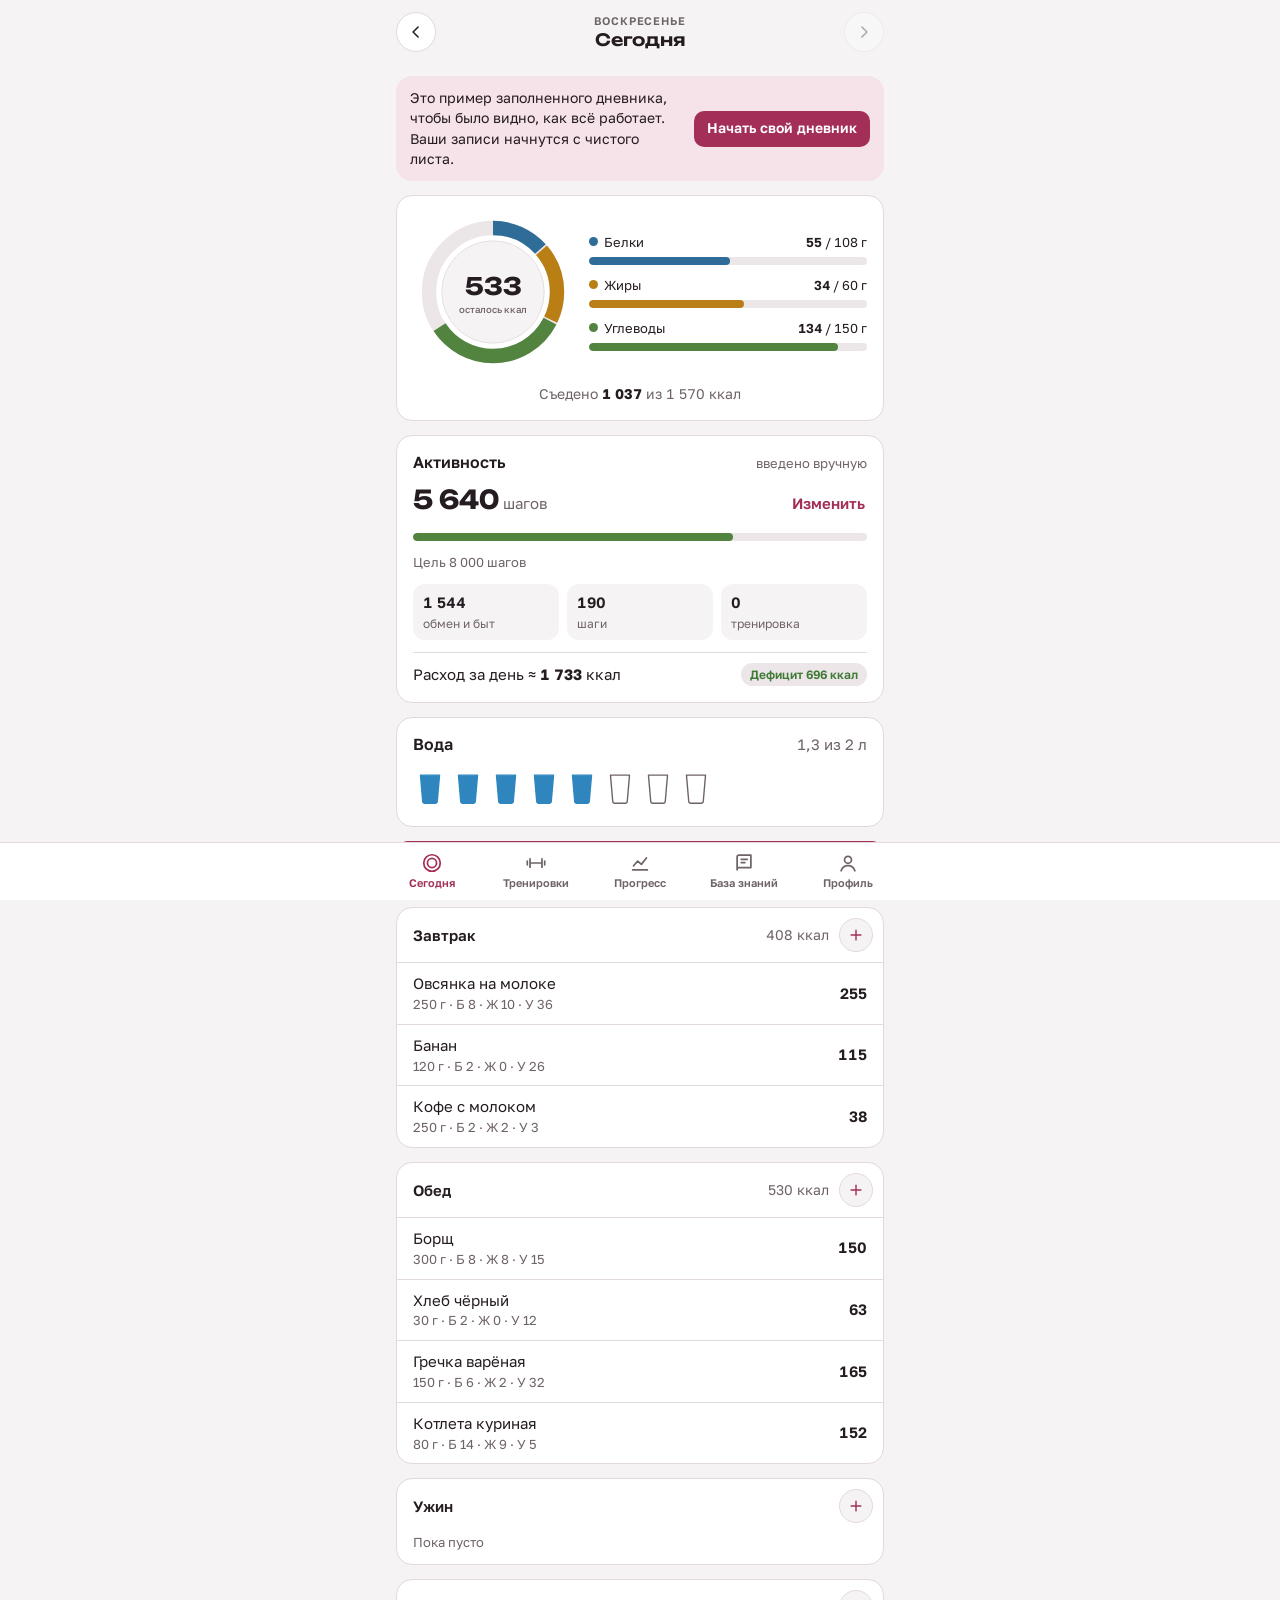
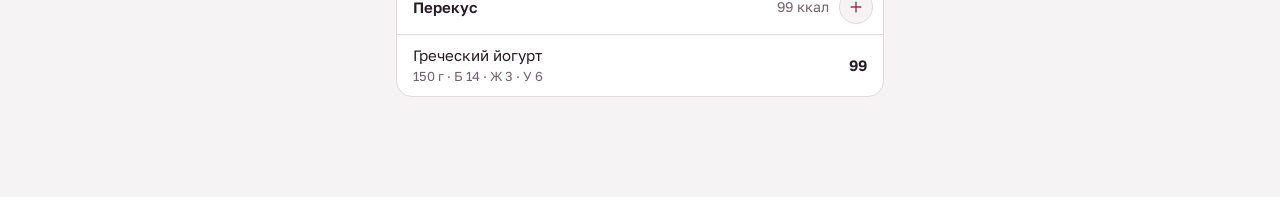
==== app/src/main/assets/index.html @ 082dcf6f "Версия 2: шаги и расход, тренировки по подходам, база знаний, графики прогресса - Профиль вместо «Ещ" ====
<!doctype html>
<html lang="ru">
<head>
<meta charset="utf-8">
<meta name="viewport" content="width=device-width,initial-scale=1,viewport-fit=cover">
<meta name="theme-color" content="#F5F3F4">
<title>Тарелка и штанга</title>
<link rel="preconnect" href="https://fonts.googleapis.com">
<link rel="preconnect" href="https://fonts.gstatic.com" crossorigin>
<link rel="stylesheet" href="https://fonts.googleapis.com/css2?family=Golos+Text:wght@400;500;600&family=Unbounded:wght@500;700&display=swap">
<link rel="stylesheet" href="styles.css">
</head>
<body>
<div id="app"><main id="view" class="view"></main></div>
<div class="rest" id="rest" hidden></div>
<nav class="tabs" aria-label="Разделы"><div class="tabs-in" id="tabs"></div></nav>
<div class="sheet-back" id="sheetBack" hidden><div class="sheet" id="sheet" role="dialog" aria-modal="true" aria-labelledby="sheetTitle"></div></div>
<div class="toast" id="toast" role="status" hidden></div>
<script src="foods.js"></script>
<script src="parser.js"></script>
<script src="knowledge.js"></script>
<script src="app.js"></script>
</body>
</html>
---- app/src/main/assets/styles.css ----
/* Layout: одноколоночное приложение (до 520px), липкая шапка, фиксированная нижняя панель из 5 вкладок; тарелка КБЖУ — главный элемент. */
:root{
  --bg:#F5F3F4; --surface:#FFFFFF; --sunken:#ECE6E9; --line:#E1D9DD; --fg:#241C21; --muted:#6E6369;
  --accent:#A32F58; --accent-ink:#FFFFFF; --accent-soft:#F6E2E9;
  --prot:#2F6C97; --fat:#B97F14; --carb:#53843F; --water:#2F86BF; --warn:#A35E0B; --good:#3F7A35;
  --shade:rgba(30,16,24,.45);
  --font-display:"Unbounded","Golos Text",system-ui,sans-serif;
  --font-body:"Golos Text",system-ui,-apple-system,"Segoe UI",Roboto,Arial,sans-serif;
  --radius:16px;
  color-scheme:light;
}
@media (prefers-color-scheme: dark){
  :root:not([data-theme="light"]){
    --bg:#151114; --surface:#1F191D; --sunken:#2B2328; --line:#3A3036; --fg:#F2ECEF; --muted:#AA9DA4;
    --accent:#E36A92; --accent-ink:#1B0E14; --accent-soft:#3C2330;
    --prot:#73ABD6; --fat:#E0AE4E; --carb:#8EBF77; --water:#6CB5E8; --warn:#E5A453; --good:#8EBF77;
    --shade:rgba(0,0,0,.6); color-scheme:dark;
  }
}
:root[data-theme="dark"]{
  --bg:#151114; --surface:#1F191D; --sunken:#2B2328; --line:#3A3036; --fg:#F2ECEF; --muted:#AA9DA4;
  --accent:#E36A92; --accent-ink:#1B0E14; --accent-soft:#3C2330;
  --prot:#73ABD6; --fat:#E0AE4E; --carb:#8EBF77; --water:#6CB5E8; --warn:#E5A453; --good:#8EBF77;
  --shade:rgba(0,0,0,.6); color-scheme:dark;
}
*{box-sizing:border-box}
[hidden]{display:none!important}
html{-webkit-text-size-adjust:100%}
body{margin:0;background:var(--bg);color:var(--fg);font:15px/1.45 var(--font-body);-webkit-font-smoothing:antialiased;-webkit-tap-highlight-color:transparent;padding-top:env(safe-area-inset-top,0px)}
img{max-width:100%}
button,input,select,textarea{font:inherit;color:inherit}
input,select,textarea{font-size:16px}
h1,h2,h3{text-wrap:balance}
p{margin:0}
#app{max-width:520px;margin-inline:auto;padding-inline:16px;padding-block:0 calc(100px + env(safe-area-inset-bottom,0px))}
#app.with-rest{padding-bottom:calc(160px + env(safe-area-inset-bottom,0px))}
.view{display:flex;flex-direction:column;gap:14px}
.hd{position:sticky;top:env(safe-area-inset-top,0px);z-index:5;background:var(--bg);margin-inline:-16px;padding:12px 16px 10px;display:flex;align-items:center;gap:10px}
.hd h1{margin:0;flex:1;font:700 19px/1.2 var(--font-display);letter-spacing:-.01em}
.hd-date{flex:1;display:flex;flex-direction:column;align-items:center;gap:1px;min-width:0}
.hd-date strong{font:600 17px/1.2 var(--font-display)}
.eyebrow{font-size:11px;font-weight:600;letter-spacing:.08em;text-transform:uppercase;color:var(--muted)}
.icon-btn{width:40px;height:40px;border-radius:50%;border:1px solid var(--line);background:var(--surface);display:grid;place-items:center;cursor:pointer;flex:none;padding:0;color:var(--fg)}
.icon-btn:disabled{opacity:.35;cursor:default}
.card{background:var(--surface);border:1px solid var(--line);border-radius:var(--radius);padding:16px;display:flex;flex-direction:column;gap:12px;min-width:0}
.card h2{margin:0;font:600 16px/1.3 var(--font-body)}
.card h3{margin:0;font:600 15px/1.3 var(--font-body)}
.sec-head{display:flex;align-items:baseline;justify-content:space-between;gap:10px;flex-wrap:wrap}
.muted{color:var(--muted)}
.small{font-size:13px}
.num{font-variant-numeric:tabular-nums}
.row{display:flex;gap:8px;flex-wrap:wrap;align-items:center}
.grow{flex:1}
.btn{display:inline-flex;align-items:center;justify-content:center;gap:8px;min-height:46px;padding:0 18px;border-radius:12px;border:1px solid transparent;font-weight:600;cursor:pointer;text-align:center;line-height:1.2}
.btn-primary{background:var(--accent);color:var(--accent-ink)}
.btn-ghost{background:var(--surface);border-color:var(--line);color:var(--fg)}
.btn-link{background:none;border:0;color:var(--accent);font-weight:600;cursor:pointer;padding:6px 2px}
.btn-warn{background:var(--surface);border-color:var(--line);color:var(--warn)}
.btn-sm{min-height:36px;padding:0 12px;font-size:14px;border-radius:10px}
.btn-block{width:100%}
.btn:disabled{opacity:.45;cursor:default}
:focus-visible{outline:2px solid var(--accent);outline-offset:2px}
.field{display:flex;flex-direction:column;gap:5px;min-width:0}
.field>label,.lbl{font-size:13px;color:var(--muted);font-weight:500}
.input{width:100%;min-height:44px;padding:9px 12px;border-radius:10px;border:1px solid var(--line);background:var(--bg);color:var(--fg)}
.input:focus{border-color:var(--accent);outline:none;box-shadow:0 0 0 3px var(--accent-soft)}
.input-sm{min-height:38px;padding:6px 9px}
textarea.input{resize:vertical;min-height:64px;line-height:1.4}
select.input{appearance:auto}
.grid2{display:grid;grid-template-columns:repeat(2,minmax(0,1fr));gap:10px}
.grid3{display:grid;grid-template-columns:repeat(3,minmax(0,1fr));gap:10px}
.span2{grid-column:1/-1}
.hint{font-size:13px;color:var(--muted)}
.check{display:flex;gap:10px;align-items:flex-start;cursor:pointer}
.check input{width:22px;height:22px;accent-color:var(--accent);flex:none;margin:1px 0 0}

/* banners */
.banner{background:var(--accent-soft);border-radius:var(--radius);padding:12px 14px;display:flex;gap:10px 12px;align-items:center;flex-wrap:wrap}
.banner p{flex:1;min-width:200px;font-size:14px}
.banner.plain{background:var(--sunken)}

/* plate */
.plate{display:flex;align-items:center;gap:16px;flex-wrap:wrap}
.plate svg{width:160px;height:160px;flex:none;margin-inline:auto}
.rim{fill:none;stroke:var(--sunken);stroke-width:18}
.plate-in{fill:var(--bg);stroke:var(--line);stroke-width:1}
.seg{fill:none;stroke-width:18}
.seg-p{stroke:var(--prot)} .seg-f{stroke:var(--fat)} .seg-c{stroke:var(--carb)}
.ring-big{font:700 30px var(--font-display);fill:var(--fg);font-variant-numeric:tabular-nums}
.ring-big.over{fill:var(--warn)}
.ring-small{font:500 12px var(--font-body);fill:var(--muted)}
.macros{flex:1;min-width:180px;display:flex;flex-direction:column;gap:11px}
.mrow{display:flex;flex-direction:column;gap:5px}
.mtop{display:flex;justify-content:space-between;gap:8px;font-size:13px}
.mtop b{font-weight:600}
.bar{height:8px;border-radius:99px;background:var(--sunken);overflow:hidden}
.bar i{display:block;height:100%;border-radius:inherit;transition:width .3s}
.dot{display:inline-block;width:9px;height:9px;border-radius:50%;margin-right:6px;vertical-align:1px}
.eaten-line{font-size:14px;color:var(--muted);text-align:center;width:100%}
.eaten-line b{color:var(--fg)}

/* activity */
.act-top{display:flex;align-items:baseline;justify-content:space-between;gap:10px;flex-wrap:wrap}
.big-num{font:700 26px/1.1 var(--font-display);font-variant-numeric:tabular-nums}
.burn{display:grid;grid-template-columns:repeat(3,minmax(0,1fr));gap:8px}
.burn div{background:var(--bg);border-radius:12px;padding:8px 10px;display:flex;flex-direction:column;gap:1px}
.burn b{font-weight:600;font-variant-numeric:tabular-nums}
.burn span{font-size:12px;color:var(--muted)}
.balance{display:flex;justify-content:space-between;align-items:center;gap:10px;padding-top:10px;border-top:1px solid var(--line);flex-wrap:wrap}
.pill{display:inline-block;font-size:12px;font-weight:600;padding:3px 9px;border-radius:99px;background:var(--sunken);color:var(--muted);white-space:nowrap}
.pill.ok{background:var(--accent-soft);color:var(--accent)}
.pill.good{background:var(--sunken);color:var(--good)}
.pill.warn{background:var(--sunken);color:var(--warn)}

/* water */
.glasses{display:flex;flex-wrap:wrap;gap:4px}
.glass{width:34px;height:42px;border:0;background:none;padding:0;cursor:pointer;color:var(--muted);display:grid;place-items:center}
.glass.on{color:var(--water)}

/* meals */
.add-main{min-height:52px;font-size:16px}
.meal{background:var(--surface);border:1px solid var(--line);border-radius:var(--radius);overflow:hidden}
.meal-hd{display:flex;align-items:center;gap:10px;padding:10px 10px 10px 16px}
.meal-hd h3{margin:0;flex:1;font:600 15px var(--font-body)}
.meal-kcal{color:var(--muted);font-size:14px;font-variant-numeric:tabular-nums}
.add-mini{width:34px;height:34px;border-radius:50%;border:1px solid var(--line);background:var(--bg);display:grid;place-items:center;cursor:pointer;color:var(--accent);padding:0}
.item{display:flex;align-items:center;gap:12px;width:100%;padding:10px 16px;border:0;border-top:1px solid var(--line);background:none;text-align:left;cursor:pointer}
.item-name{flex:1;min-width:0}
.item-name small{display:block;font-size:13px;color:var(--muted)}
.item-kcal{font-weight:600;font-variant-numeric:tabular-nums;white-space:nowrap}
.empty{padding:0 16px 12px;color:var(--muted);font-size:13px}

/* tabs */
.tabs{position:fixed;left:0;right:0;bottom:0;z-index:10;background:var(--surface);border-top:1px solid var(--line);padding-bottom:env(safe-area-inset-bottom,0px)}
.tabs-in{max-width:520px;margin-inline:auto;display:grid;grid-template-columns:repeat(5,minmax(0,1fr))}
.tab{display:flex;flex-direction:column;align-items:center;gap:3px;padding:9px 2px 10px;background:none;border:0;color:var(--muted);font-size:11px;font-weight:600;cursor:pointer;line-height:1.15;text-align:center}
.tab[aria-current="page"]{color:var(--accent)}

/* rest timer */
.rest{position:fixed;left:0;right:0;bottom:calc(62px + env(safe-area-inset-bottom,0px));z-index:9;padding:0 12px 8px}
.rest-in{position:relative;overflow:hidden;max-width:496px;margin-inline:auto;background:var(--fg);color:var(--bg);border-radius:14px;padding:10px 12px;display:flex;align-items:center;gap:10px;box-shadow:0 6px 24px rgba(0,0,0,.2)}
.rest-in b{font:700 20px var(--font-display);font-variant-numeric:tabular-nums;min-width:62px}
.rest-in span{flex:1;font-size:13px;opacity:.8}
.rest-in button{background:none;border:1px solid currentColor;color:inherit;border-radius:9px;padding:6px 10px;font-size:13px;font-weight:600;cursor:pointer}
.rest-bar{position:absolute;left:0;right:0;bottom:0;height:3px;background:rgba(127,127,127,.35)}
.rest-bar i{display:block;height:100%;background:var(--accent);transition:width 1s linear}

/* sheet */
.sheet-back{position:fixed;inset:0;z-index:20;background:var(--shade);display:flex;align-items:flex-end;justify-content:center}
.sheet{width:100%;max-width:560px;max-height:92vh;max-height:92dvh;overflow:auto;background:var(--surface);border-radius:20px 20px 0 0;padding:8px 16px calc(20px + env(safe-area-inset-bottom,0px));display:flex;flex-direction:column;gap:14px;overscroll-behavior:contain}
.grabber{width:40px;height:4px;border-radius:2px;background:var(--line);margin:2px auto 0;flex:none}
.sheet-hd{display:flex;align-items:center;gap:10px}
.sheet-hd h2{margin:0;flex:1;font:700 18px/1.25 var(--font-display)}
.segm{display:grid;grid-auto-columns:minmax(0,1fr);grid-auto-flow:column;gap:4px;background:var(--sunken);padding:4px;border-radius:12px}
.segm button{border:0;background:none;padding:8px 2px;border-radius:9px;font-size:13px;font-weight:600;cursor:pointer;color:var(--muted)}
.segm button[aria-pressed="true"]{background:var(--surface);color:var(--fg);box-shadow:0 1px 3px rgba(0,0,0,.12)}
.pv{display:flex;flex-direction:column}
.pv-item{display:grid;grid-template-columns:minmax(0,1fr) auto auto 32px;align-items:center;gap:8px;padding:9px 0;border-bottom:1px solid var(--line)}
.pv-name small{display:block;font-size:12px;color:var(--muted)}
.pv-g{display:flex;align-items:center;gap:4px;font-size:13px;color:var(--muted)}
.pv-g input{width:70px;text-align:right;color:var(--fg)}
.pv-kcal{font-weight:600;font-variant-numeric:tabular-nums;min-width:64px;text-align:right;white-space:nowrap}
.x-btn{width:32px;height:32px;border-radius:50%;border:0;background:var(--sunken);display:grid;place-items:center;cursor:pointer;color:var(--muted);padding:0;flex:none}
.unknown{background:var(--accent-soft);border-radius:12px;padding:10px 12px;display:flex;flex-direction:column;gap:8px;margin-top:8px}
.chips{display:flex;flex-wrap:wrap;gap:6px}
.chip{border:1px solid var(--line);background:var(--bg);border-radius:99px;padding:7px 12px;font-size:13px;cursor:pointer;color:var(--fg)}
.chip[aria-pressed="true"]{background:var(--fg);color:var(--bg);border-color:var(--fg)}
.chips.scroll{flex-wrap:nowrap;overflow-x:auto;margin-inline:-16px;padding-inline:16px;scrollbar-width:none}
.chips.scroll::-webkit-scrollbar{display:none}
.chips.scroll .chip{flex:none}
.results{display:flex;flex-direction:column}
.res{display:flex;justify-content:space-between;align-items:center;gap:10px;padding:11px 2px;border:0;border-bottom:1px solid var(--line);background:none;text-align:left;cursor:pointer;width:100%}
.res span:last-child{color:var(--muted);font-size:13px;white-space:nowrap}
.res-main{display:flex;flex-direction:column;min-width:0;flex:1}
.res-main small{color:var(--muted);font-size:13px}

/* toast */
.toast{position:fixed;left:50%;transform:translateX(-50%);bottom:calc(86px + env(safe-area-inset-bottom,0px));z-index:30;background:var(--fg);color:var(--bg);padding:11px 14px;border-radius:12px;display:flex;gap:14px;align-items:center;width:max-content;max-width:calc(100% - 32px);font-size:14px;box-shadow:0 6px 24px rgba(0,0,0,.2)}
.resting .toast{bottom:calc(146px + env(safe-area-inset-bottom,0px))}
.toast button{background:none;border:0;color:inherit;font-weight:700;text-decoration:underline;cursor:pointer;padding:0}

/* training */
.week{display:grid;grid-template-columns:repeat(7,minmax(0,1fr));gap:4px;text-align:center}
.wd{font-size:12px;color:var(--muted);display:flex;flex-direction:column;align-items:center;gap:4px}
.wd i{width:30px;height:30px;border-radius:50%;border:1.5px solid var(--line);display:grid;place-items:center;font-style:normal}
.wd i.on{background:var(--accent);border-color:var(--accent);color:var(--accent-ink)}
.wd.today b{color:var(--fg)}
.ex{display:flex;justify-content:space-between;gap:10px;padding:9px 0;border-top:1px solid var(--line);align-items:center}
.ex:first-child{border-top:0}
.ex-name{background:none;border:0;padding:0;text-align:left;cursor:pointer;color:var(--fg);flex:1;min-width:0}
.ex-name small{display:block;color:var(--muted);font-size:12px}
.ex .scheme{color:var(--muted);white-space:nowrap;font-variant-numeric:tabular-nums}
.sx{border-top:1px solid var(--line);padding-top:12px;display:flex;flex-direction:column;gap:8px}
.sx:first-of-type{border-top:0;padding-top:0}
.sx-hd{display:flex;align-items:flex-start;gap:8px}
.sx-hd .ex-name{font-weight:600}
.sx-prev{font-size:12px;color:var(--muted)}
.set{display:grid;grid-template-columns:24px minmax(0,1fr) auto minmax(0,1fr) auto 44px;gap:6px;align-items:center}
.set .no{font-size:13px;color:var(--muted);text-align:center;font-variant-numeric:tabular-nums}
.set input{text-align:center;font-variant-numeric:tabular-nums}
.set .u{font-size:12px;color:var(--muted)}
.done-btn{width:44px;height:38px;border-radius:10px;border:1.5px solid var(--line);background:var(--bg);display:grid;place-items:center;cursor:pointer;color:var(--muted);padding:0}
.done-btn[aria-pressed="true"]{background:var(--accent);border-color:var(--accent);color:var(--accent-ink)}
.set.is-done input{background:var(--accent-soft);border-color:transparent}
.pe{display:grid;grid-template-columns:minmax(0,1fr) 58px 76px;gap:6px;align-items:center;padding:9px 0;border-top:1px solid var(--line)}
.pe:first-child{border-top:0}
.pe .row{grid-column:1/-1;justify-content:flex-end;gap:6px}
.pe input{text-align:center}
.hist{display:flex;justify-content:space-between;gap:10px;align-items:center;padding:10px 0;border:0;border-top:1px solid var(--line);background:none;width:100%;text-align:left;cursor:pointer;color:var(--fg)}
.hist:first-child{border-top:0}
.confirm{background:var(--sunken);border-radius:12px;padding:12px;display:flex;flex-direction:column;gap:10px}

/* knowledge */
.kb-row{display:flex;align-items:center;gap:12px;padding:11px 0;border:0;border-top:1px solid var(--line);background:none;width:100%;text-align:left;cursor:pointer;color:var(--fg)}
.kb-row:first-child{border-top:0}
.kb-row small{display:block;color:var(--muted);font-size:13px}
.kb-row .chev{color:var(--muted);flex:none}
.tag{display:inline-block;font-size:12px;padding:3px 9px;border-radius:99px;background:var(--sunken);color:var(--muted)}
.doc{display:flex;flex-direction:column;gap:12px;font-size:15px;line-height:1.55}
.doc h3{margin:6px 0 0;font:600 15px var(--font-body)}
.doc ol,.doc ul{margin:0;padding-left:22px;display:flex;flex-direction:column;gap:6px}
.tipbox{background:var(--accent-soft);border-radius:12px;padding:12px 14px;font-size:14px}
.links{display:flex;gap:8px;flex-wrap:wrap}
.links a{display:inline-flex;align-items:center;gap:6px;min-height:40px;padding:0 14px;border-radius:10px;border:1px solid var(--line);color:var(--fg);text-decoration:none;font-weight:600;font-size:14px;background:var(--bg)}

/* progress */
.stats{display:grid;grid-template-columns:repeat(2,minmax(0,1fr));gap:8px}
.stats.three{grid-template-columns:repeat(3,minmax(0,1fr))}
.stat{background:var(--bg);border-radius:12px;padding:10px 12px;display:flex;flex-direction:column;gap:2px;min-width:0}
.stat b{font:700 18px/1.2 var(--font-display);font-variant-numeric:tabular-nums}
.stat span{font-size:12px;color:var(--muted)}
.chart svg{width:100%;height:auto;display:block;touch-action:manipulation}
.chart-cap{font-size:13px;color:var(--muted);min-height:18px;font-variant-numeric:tabular-nums}
.chart-cap b{color:var(--fg);font-weight:600}
.legend{display:flex;gap:14px;flex-wrap:wrap;font-size:12px;color:var(--muted)}
.ax{font:500 10px var(--font-body);fill:var(--muted)}
.grid-l{stroke:var(--line);stroke-width:1}
.hit{fill:transparent;cursor:pointer}
.hit:hover{fill:var(--fg);fill-opacity:.06}
.tbl-wrap{overflow-x:auto}
.tbl{width:100%;border-collapse:collapse;font-variant-numeric:tabular-nums;font-size:14px}
.tbl th{font-size:12px;font-weight:600;color:var(--muted);text-align:right;padding:6px}
.tbl th:first-child,.tbl td:first-child{text-align:left}
.tbl td{padding:8px 6px;border-top:1px solid var(--line);text-align:right}
.down{color:var(--good)} .up{color:var(--warn)}
.list-row{display:flex;justify-content:space-between;align-items:center;gap:10px;padding:8px 0;border-top:1px solid var(--line)}
.jr{display:grid;grid-template-columns:72px minmax(0,1fr);gap:10px;padding:10px 0;border:0;border-top:1px solid var(--line);background:none;width:100%;text-align:left;cursor:pointer;color:var(--fg)}
.jr:first-child{border-top:0}
.jr b{font-weight:600;font-size:14px}
.jr span{font-size:13px;color:var(--muted)}
.norm{background:var(--bg);border-radius:12px;padding:12px 14px;display:flex;flex-direction:column;gap:6px}
.norm b.big{font:700 22px/1.2 var(--font-display);font-variant-numeric:tabular-nums}
.code{font-family:ui-monospace,Menlo,Consolas,monospace;font-size:12px;word-break:break-all}
@media (max-width:360px){ .grid3{grid-template-columns:repeat(2,minmax(0,1fr))} .stats.three{grid-template-columns:repeat(2,minmax(0,1fr))} .burn{grid-template-columns:repeat(2,minmax(0,1fr))} }
@media (prefers-reduced-motion: reduce){ *{transition:none!important;animation:none!important} }
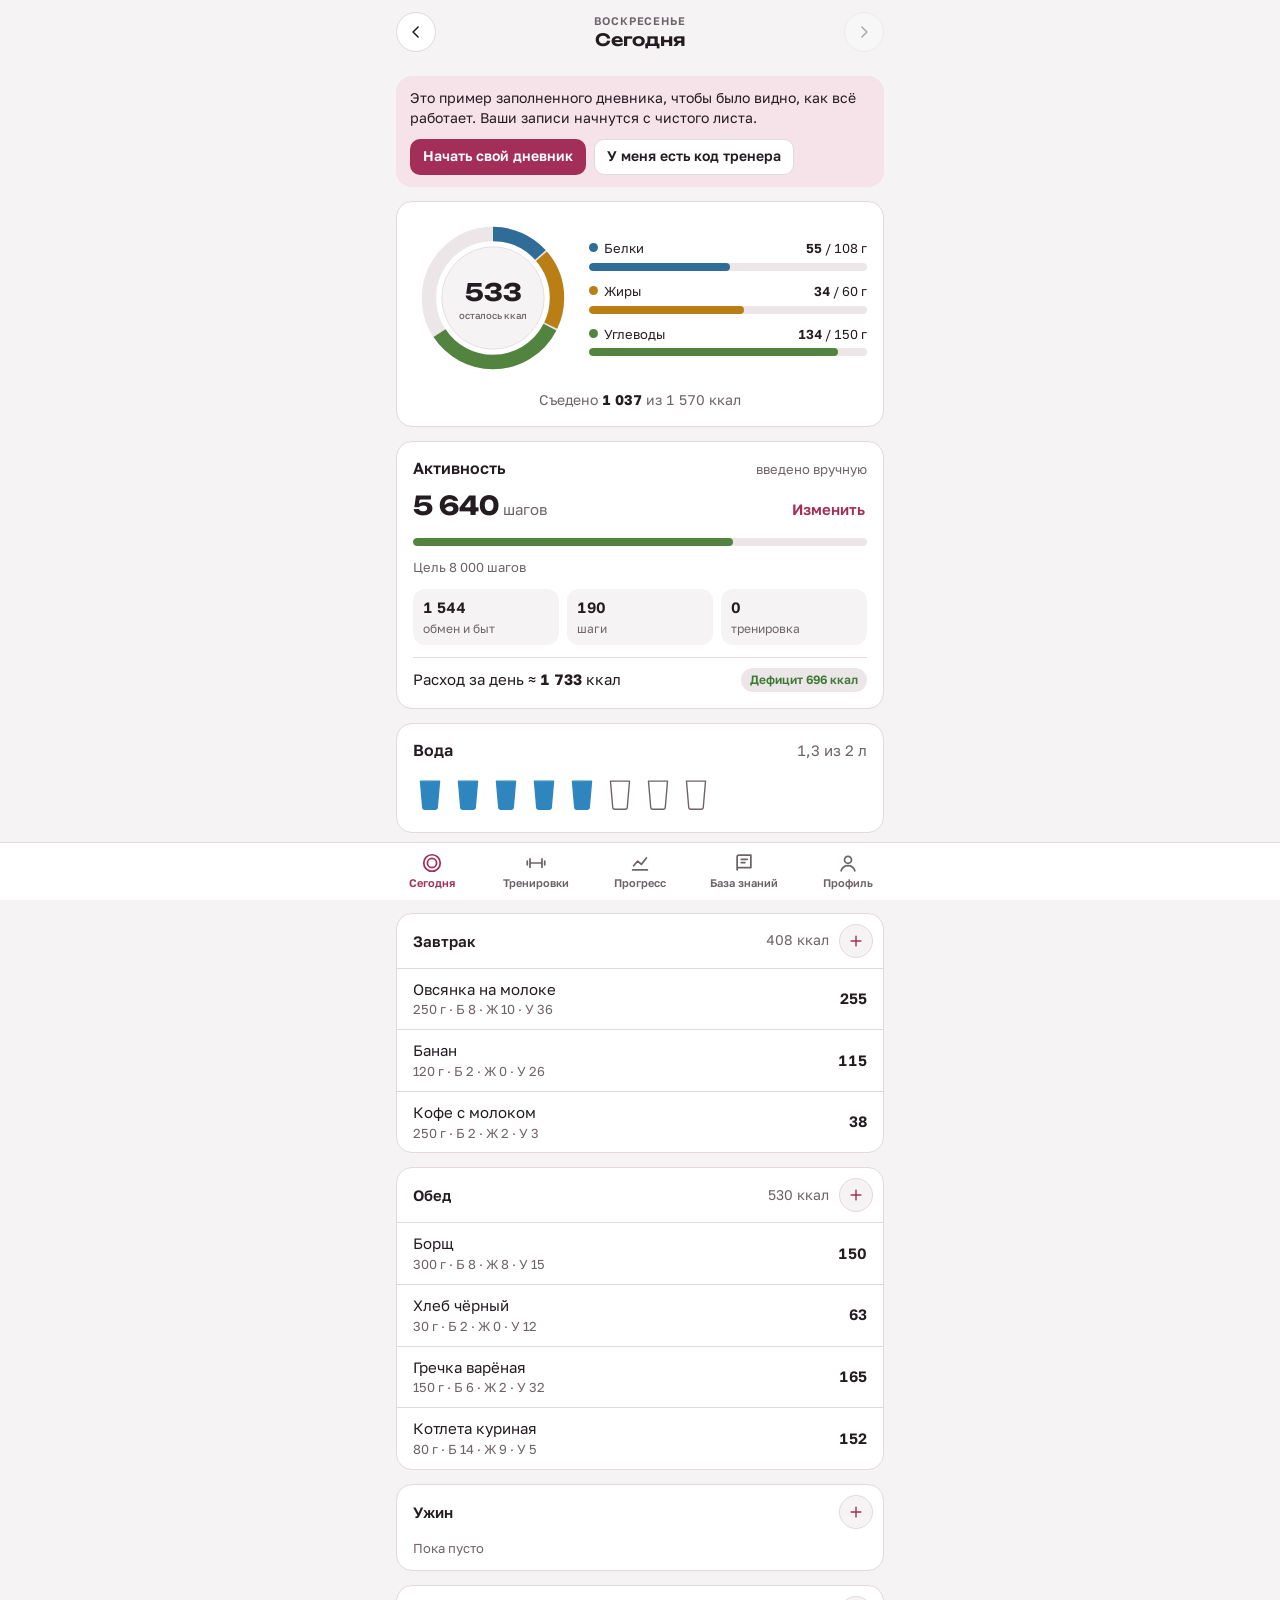
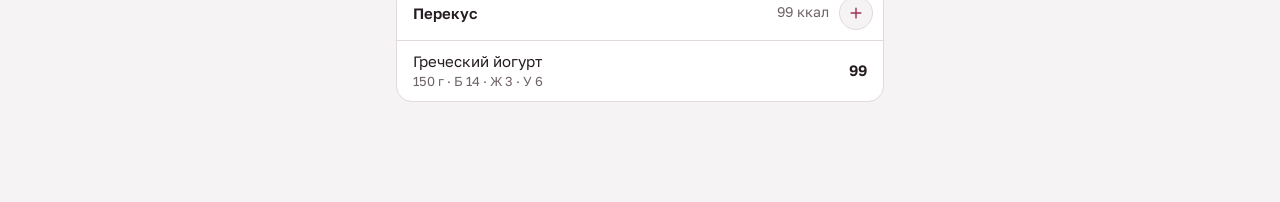
==== commit f722b2d1: "Версия 3: режим тренера, синхронизация через Firebase, распознавание еды ИИ - Режим тренера: вход по" ====
--- a/app/src/main/assets/index.html
+++ b/app/src/main/assets/index.html
@@ -16,6 +16,9 @@
 <nav class="tabs" aria-label="Разделы"><div class="tabs-in" id="tabs"></div></nav>
 <div class="sheet-back" id="sheetBack" hidden><div class="sheet" id="sheet" role="dialog" aria-modal="true" aria-labelledby="sheetTitle"></div></div>
 <div class="toast" id="toast" role="status" hidden></div>
+<script src="vendor/firebase-app-compat.js"></script>
+<script src="vendor/firebase-auth-compat.js"></script>
+<script src="vendor/firebase-firestore-compat.js"></script>
 <script src="foods.js"></script>
 <script src="parser.js"></script>
 <script src="knowledge.js"></script>
--- a/app/src/main/assets/styles.css
+++ b/app/src/main/assets/styles.css
@@ -253,3 +253,11 @@
 .code{font-family:ui-monospace,Menlo,Consolas,monospace;font-size:12px;word-break:break-all}
 @media (max-width:360px){ .grid3{grid-template-columns:repeat(2,minmax(0,1fr))} .stats.three{grid-template-columns:repeat(2,minmax(0,1fr))} .burn{grid-template-columns:repeat(2,minmax(0,1fr))} }
 @media (prefers-reduced-motion: reduce){ *{transition:none!important;animation:none!important} }
+
+/* тренер, связь, ИИ */
+.coachbar{display:flex;align-items:center;gap:10px;background:var(--sunken);border-radius:var(--radius);padding:10px 12px}
+.code-big{font:700 24px/1.2 var(--font-display);letter-spacing:.14em;font-variant-numeric:tabular-nums}
+.code-in{text-transform:uppercase;letter-spacing:.12em;font-variant-numeric:tabular-nums}
+.warn-text{color:var(--warn)}
+.ai-box{display:flex;gap:12px;align-items:center;background:var(--bg);border-radius:12px;padding:10px;margin-bottom:6px}
+.ai-thumb{width:64px;height:64px;object-fit:cover;border-radius:10px;flex:none}
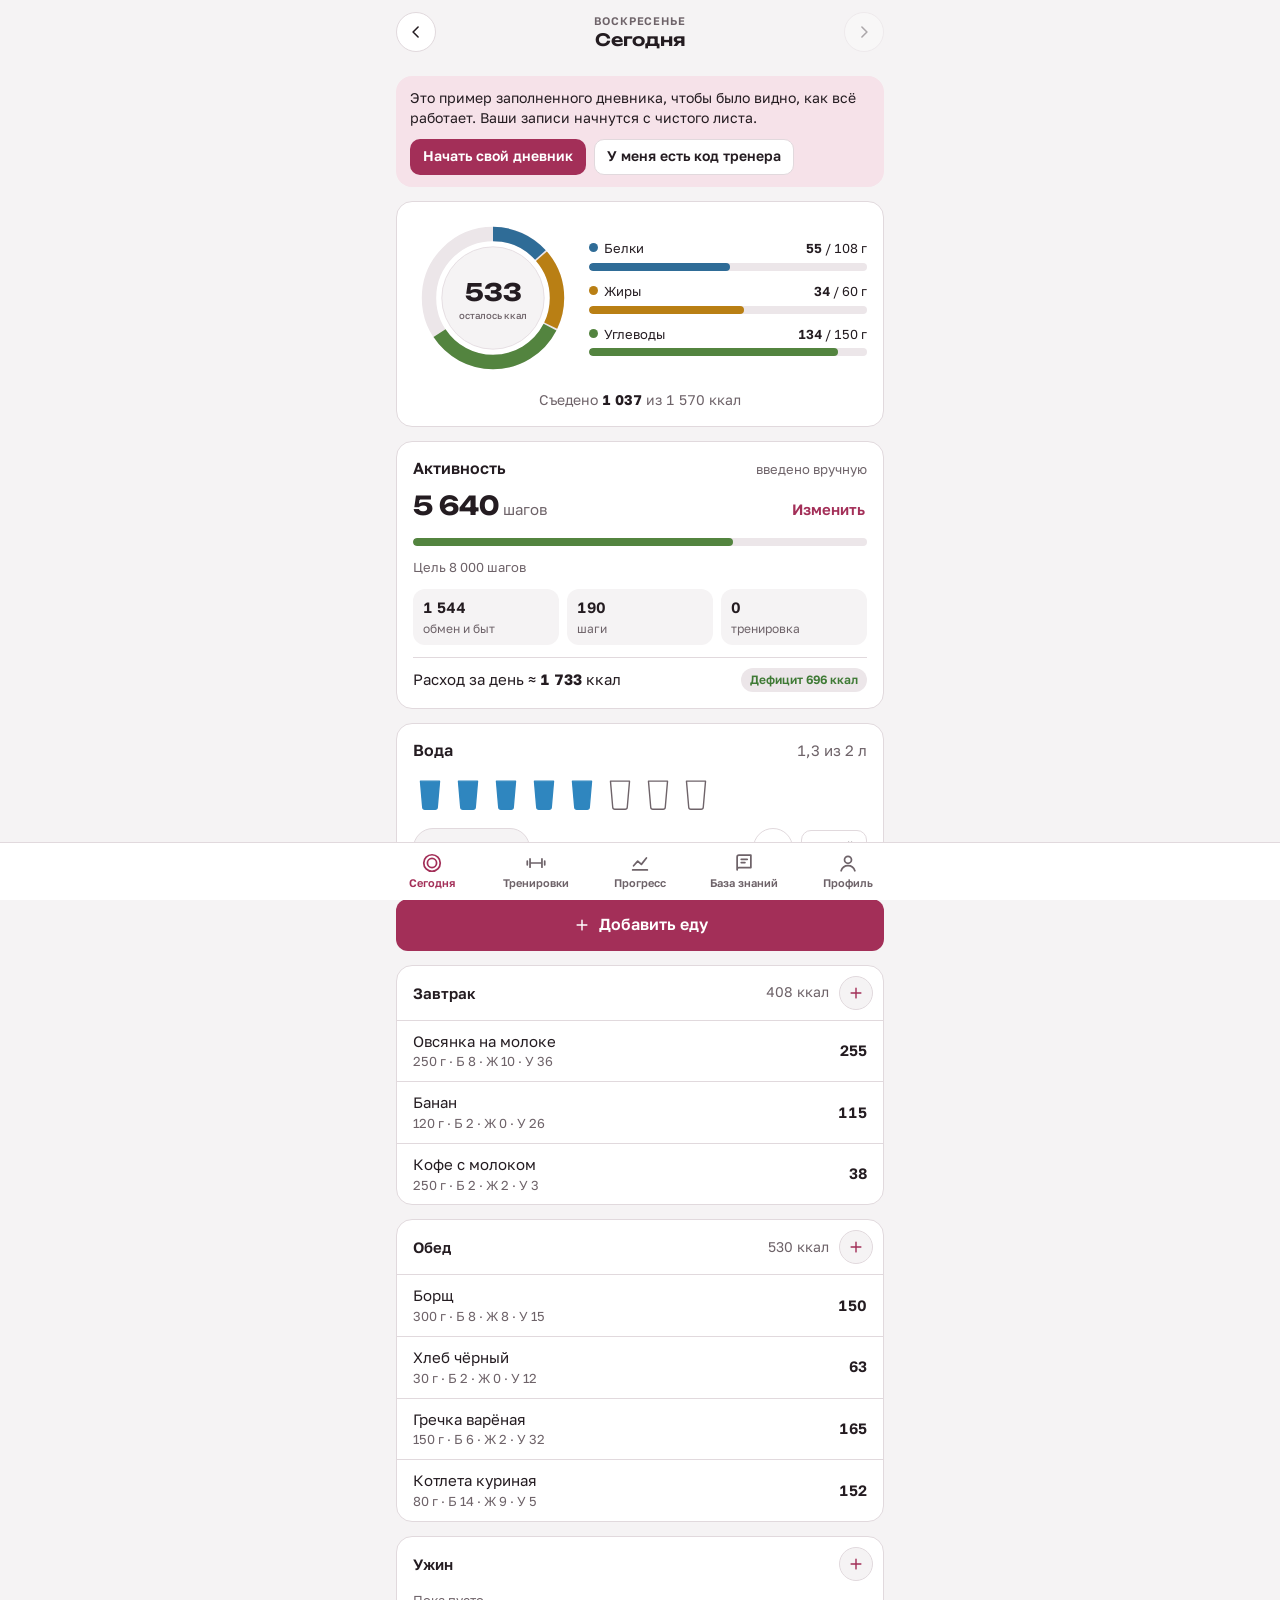
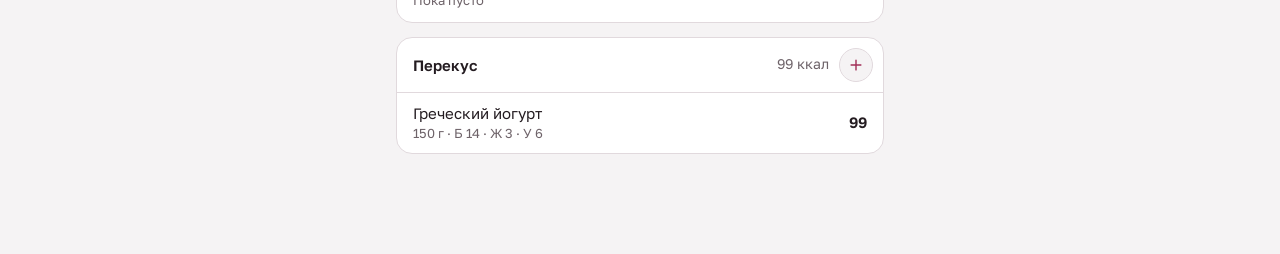
==== commit 9cbf85b0: "261 упражнение с анимациями, 30 статей; подключены новые файлы базы знаний Co-Authored-By: Claude Op" ====
--- a/app/src/main/assets/index.html
+++ b/app/src/main/assets/index.html
@@ -22,6 +22,20 @@
 <script src="foods.js"></script>
 <script src="parser.js"></script>
 <script src="knowledge.js"></script>
+<script src="knowledge_more.js"></script>
+<script src="ex_a.js"></script>
+<script src="ex_b.js"></script>
+<script src="ex_c.js"></script>
+<script src="ex_d.js"></script>
+<script src="ex_e.js"></script>
+<script src="articles_more.js"></script>
+<script src="anim.js"></script>
+<script src="anim_specs.js"></script>
+<script src="anim_a.js"></script>
+<script src="anim_b.js"></script>
+<script src="anim_c.js"></script>
+<script src="anim_d.js"></script>
+<script src="anim_e.js"></script>
 <script src="app.js"></script>
 </body>
 </html>
--- a/app/src/main/assets/styles.css
+++ b/app/src/main/assets/styles.css
@@ -148,6 +148,7 @@
 /* sheet */
 .sheet-back{position:fixed;inset:0;z-index:20;background:var(--shade);display:flex;align-items:flex-end;justify-content:center}
 .sheet{width:100%;max-width:560px;max-height:92vh;max-height:92dvh;overflow:auto;background:var(--surface);border-radius:20px 20px 0 0;padding:8px 16px calc(20px + env(safe-area-inset-bottom,0px));display:flex;flex-direction:column;gap:14px;overscroll-behavior:contain}
+.sheet>*{flex-shrink:0}
 .grabber{width:40px;height:4px;border-radius:2px;background:var(--line);margin:2px auto 0;flex:none}
 .sheet-hd{display:flex;align-items:center;gap:10px}
 .sheet-hd h2{margin:0;flex:1;font:700 18px/1.25 var(--font-display)}
@@ -254,10 +255,89 @@
 @media (max-width:360px){ .grid3{grid-template-columns:repeat(2,minmax(0,1fr))} .stats.three{grid-template-columns:repeat(2,minmax(0,1fr))} .burn{grid-template-columns:repeat(2,minmax(0,1fr))} }
 @media (prefers-reduced-motion: reduce){ *{transition:none!important;animation:none!important} }
 
-/* тренер, связь, ИИ */
+/* тренер, связь */
 .coachbar{display:flex;align-items:center;gap:10px;background:var(--sunken);border-radius:var(--radius);padding:10px 12px}
 .code-big{font:700 24px/1.2 var(--font-display);letter-spacing:.14em;font-variant-numeric:tabular-nums}
 .code-in{text-transform:uppercase;letter-spacing:.12em;font-variant-numeric:tabular-nums}
 .warn-text{color:var(--warn)}
-.ai-box{display:flex;gap:12px;align-items:center;background:var(--bg);border-radius:12px;padding:10px;margin-bottom:6px}
-.ai-thumb{width:64px;height:64px;object-fit:cover;border-radius:10px;flex:none}
+
+/* анимации упражнений */
+.ex-thumb{width:52px;height:52px;flex:none;border-radius:12px;background:var(--bg);border:1px solid var(--line);display:block}
+.ex-thumb.none{display:grid;place-items:center;color:var(--muted)}
+.res .ex-thumb{width:46px;height:46px;border-radius:10px}
+.ex-anim-box{flex:none;position:relative;border-radius:16px;background:var(--bg);border:1px solid var(--line);overflow:hidden}
+.ex-anim{display:block;width:100%;height:clamp(200px,58vw,300px)}
+.anim-btn{position:absolute;right:10px;bottom:10px;width:40px;height:40px;border-radius:50%;border:1px solid var(--line);background:var(--surface);color:var(--fg);display:grid;place-items:center;cursor:pointer;padding:0}
+.howto{font-size:14px;color:var(--muted)}
+.howto summary{cursor:pointer;color:var(--accent);font-weight:600;min-height:32px;display:flex;align-items:center}
+.howto ol{margin:6px 0 0;padding-left:20px;display:flex;flex-direction:column;gap:6px}
+.howto b{color:var(--fg);font-weight:600}
+
+/* вода (размер стакана), мои блюда, продукт по штрихкоду */
+.glass.part{color:var(--water)}
+.water-ctl{display:flex;align-items:center;gap:8px;flex-wrap:wrap}
+.glass-chip{min-height:40px}
+.lbl-row{display:flex;justify-content:space-between;align-items:center;gap:8px}
+.lbl-row .btn-link{min-height:40px}
+.dish-chip{display:inline-flex;align-items:stretch;max-width:100%;min-height:40px;border:1px solid var(--line);background:var(--bg);border-radius:99px;overflow:hidden}
+.dish-chip button{border:0;background:none;color:var(--fg);font-size:13px;cursor:pointer;padding:0 8px 0 14px;min-width:0;overflow:hidden;text-overflow:ellipsis;white-space:nowrap}
+.dish-chip .dish-ed{flex:none;width:40px;padding:0;display:grid;place-items:center;color:var(--muted);border-left:1px solid var(--line)}
+.row.nowrap{flex-wrap:nowrap;gap:6px}
+.howto .grid2{margin:8px 0 10px}
+.dish-row{grid-template-columns:minmax(0,1fr) 86px 78px 32px}
+.dish-row .pv-g{justify-content:flex-end}
+.dish-row .pv-kcal{min-width:0;font-size:14px}
+.grid3.bju{gap:8px}
+.bc-wait{display:flex;align-items:center;gap:12px;color:var(--muted);font-size:14px;padding:8px 0}
+.spin{width:22px;height:22px;border-radius:50%;border:2.5px solid var(--line);border-top-color:var(--accent);animation:spin .8s linear infinite;flex:none}
+@keyframes spin{to{transform:rotate(360deg)}}
+
+/* ===== Подсказка прогрессии, комментарии тренера, фото прогресса, напоминания ===== */
+.sx-hint{display:flex;flex-direction:column;gap:2px;margin-top:-2px}
+.sx-tip{font-size:13px;line-height:1.35;color:var(--accent);font-weight:600}
+.note-card{background:var(--accent-soft);border-color:transparent}
+.note-hd{display:flex;align-items:center;gap:8px;color:var(--accent)}
+.note-hd svg{flex:none}
+.note-hd h2,.note-hd b{flex:1;color:var(--fg)}
+.note-hd .muted{white-space:nowrap}
+.note-text{white-space:pre-wrap;overflow-wrap:anywhere}
+.note-in{border-radius:12px;padding:12px 14px;display:flex;flex-direction:column;gap:8px}
+.note-mark{display:inline-flex;align-items:center;gap:3px;color:var(--accent);font-weight:600;vertical-align:-2px}
+.note-mark svg{width:14px;height:14px}
+.ph-grid{display:grid;grid-template-columns:repeat(3,minmax(0,1fr));gap:10px 6px}
+.ph-it{display:flex;flex-direction:column;gap:3px;min-width:0}
+.ph-d{font-size:12px;color:var(--muted);white-space:nowrap;overflow:hidden;text-overflow:ellipsis;font-variant-numeric:tabular-nums}
+.ph-th{position:relative;aspect-ratio:3/4;border:0;padding:0;border-radius:10px;overflow:hidden;background:var(--sunken);cursor:pointer;display:block;width:100%}
+.ph-th img{width:100%;height:100%;object-fit:cover;display:block}
+.ph-cap{position:absolute;left:5px;bottom:5px;font-size:11px;font-weight:600;padding:1px 7px;border-radius:99px;background:rgba(0,0,0,.6);color:#fff}
+.ph-th.sel{outline:3px solid var(--accent);outline-offset:-3px}
+.ph-num{position:absolute;top:6px;right:6px;width:24px;height:24px;border-radius:50%;background:var(--accent);color:var(--accent-ink);display:grid;place-items:center;font-style:normal;font-size:13px;font-weight:700}
+.sheet.full{max-width:560px;max-height:none;height:100vh;height:100dvh;border-radius:0;padding-top:calc(8px + env(safe-area-inset-top,0px))}
+.sheet.full .grabber{display:none}
+.ph-stage{background:var(--sunken);border-radius:12px;overflow:hidden;display:grid;place-items:center}
+.ph-stage img{display:block;width:100%;height:auto;max-height:calc(100vh - 250px);max-height:calc(100dvh - 250px);object-fit:contain}
+.ph-stage.small img{max-height:40vh}
+.ph-cmp{display:grid;grid-template-columns:repeat(2,minmax(0,1fr));gap:8px}
+.ph-col{margin:0;display:flex;flex-direction:column;gap:6px;min-width:0}
+.ph-cbox{background:var(--sunken);border-radius:10px;overflow:hidden;aspect-ratio:3/4}
+.ph-cbox img{width:100%;height:100%;object-fit:contain;display:block}
+.ph-col figcaption{display:flex;flex-direction:column;gap:1px;font-size:13px;font-variant-numeric:tabular-nums}
+.ph-col figcaption span{color:var(--muted)}
+.rem{display:flex;flex-direction:column;gap:10px;padding-top:10px;border-top:1px solid var(--line)}
+.rem-hd{display:flex;align-items:center;gap:12px;min-height:44px;cursor:pointer}
+.rem.off .rem-hd{cursor:default;opacity:.6}
+.rem-hd b{display:block;font-weight:600}
+.rem-hd small{display:block;font-size:13px;color:var(--muted)}
+.rem-opts{display:flex;flex-direction:column;gap:10px;padding-bottom:4px}
+.sw{position:relative;display:inline-block;width:48px;height:28px;flex:none}
+.sw input{position:absolute;inset:0;width:100%;height:100%;margin:0;opacity:0;cursor:pointer;z-index:1}
+.sw i{position:absolute;inset:0;border-radius:99px;background:var(--line);transition:background .2s}
+.sw i::after{content:"";position:absolute;top:3px;left:3px;width:22px;height:22px;border-radius:50%;background:#fff;box-shadow:0 1px 3px rgba(0,0,0,.3);transition:transform .2s}
+.sw input:checked+i{background:var(--accent)}
+.sw input:checked+i::after{transform:translateX(20px)}
+.sw input:focus-visible+i{outline:2px solid var(--accent);outline-offset:2px}
+.sw input:disabled{cursor:default}
+.wdays{display:grid;grid-template-columns:repeat(7,minmax(0,1fr));gap:4px}
+.wdays button{min-height:40px;padding:0;border-radius:10px;border:1px solid var(--line);background:var(--bg);color:var(--fg);font-size:13px;font-weight:600;cursor:pointer}
+.wdays button[aria-pressed="true"]{background:var(--accent);border-color:var(--accent);color:var(--accent-ink)}
+input[type="time"].input{min-width:0}
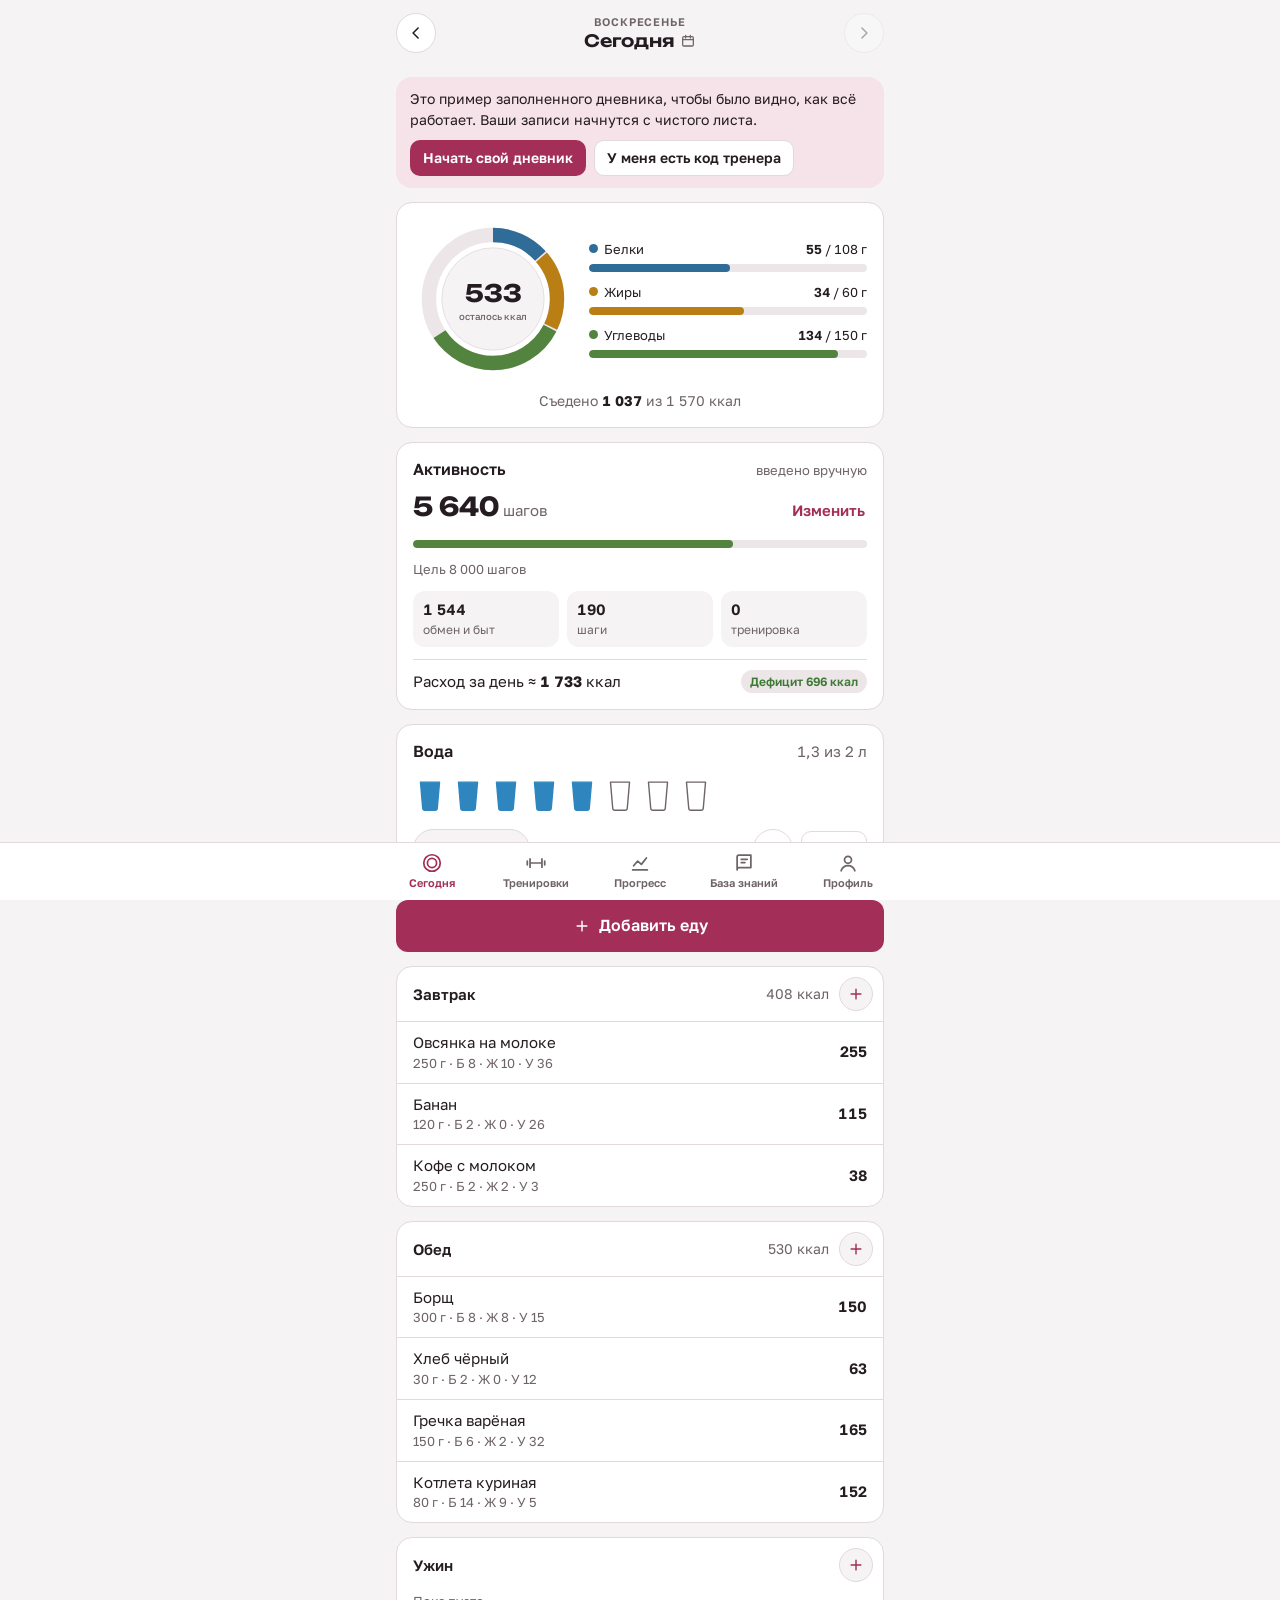
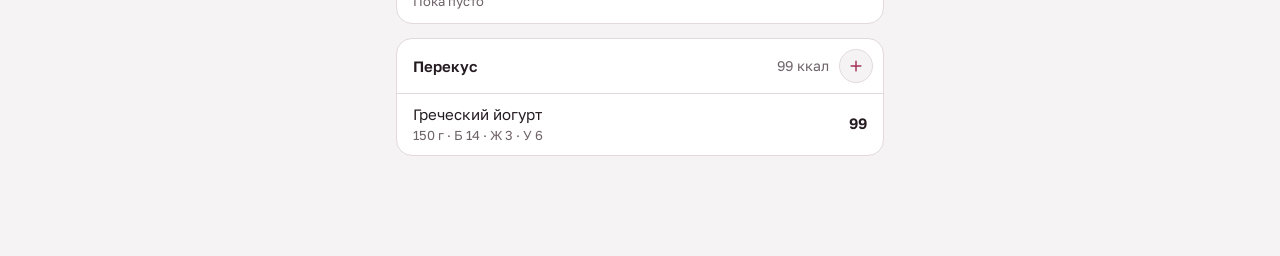
==== commit 813a7466: "База продуктов: +1564 позиции (магазин, выпечка, кулинария, фастфуд, соусы, напитки), быстрый разбор" ====
--- a/app/src/main/assets/index.html
+++ b/app/src/main/assets/index.html
@@ -3,7 +3,16 @@
 <head>
 <meta charset="utf-8">
 <meta name="viewport" content="width=device-width,initial-scale=1,viewport-fit=cover">
-<meta name="theme-color" content="#F5F3F4">
+<meta name="theme-color" content="#F5F3F4" media="(prefers-color-scheme: light)">
+<meta name="theme-color" content="#151114" media="(prefers-color-scheme: dark)">
+<meta name="apple-mobile-web-app-capable" content="yes">
+<meta name="mobile-web-app-capable" content="yes">
+<meta name="apple-mobile-web-app-status-bar-style" content="default">
+<meta name="apple-mobile-web-app-title" content="Тарелка">
+<meta name="format-detection" content="telephone=no">
+<link rel="manifest" href="manifest.webmanifest">
+<link rel="apple-touch-icon" href="icon-180.png">
+<link rel="icon" type="image/png" sizes="192x192" href="icon-192.png">
 <title>Тарелка и штанга</title>
 <link rel="preconnect" href="https://fonts.googleapis.com">
 <link rel="preconnect" href="https://fonts.gstatic.com" crossorigin>
@@ -20,6 +29,13 @@
 <script src="vendor/firebase-auth-compat.js"></script>
 <script src="vendor/firebase-firestore-compat.js"></script>
 <script src="foods.js"></script>
+<script src="foods_a.js"></script>
+<script src="foods_b.js"></script>
+<script src="foods_c.js"></script>
+<script src="foods_d.js"></script>
+<script src="foods_e.js"></script>
+<script src="foods_f.js"></script>
+<script src="foods_g.js"></script>
 <script src="parser.js"></script>
 <script src="knowledge.js"></script>
 <script src="knowledge_more.js"></script>
--- a/app/src/main/assets/styles.css
+++ b/app/src/main/assets/styles.css
@@ -341,3 +341,53 @@
 .wdays button{min-height:40px;padding:0;border-radius:10px;border:1px solid var(--line);background:var(--bg);color:var(--fg);font-size:13px;font-weight:600;cursor:pointer}
 .wdays button[aria-pressed="true"]{background:var(--accent);border-color:var(--accent);color:var(--accent-ink)}
 input[type="time"].input{min-width:0}
+
+/* веб-версия: подсказка установки на айфоне, сканер штрихкода через камеру */
+.install-hint{display:flex;flex-direction:column;align-items:flex-start;gap:6px}
+.install-hint p{margin:0;font-size:14px}
+.scan-ov{position:fixed;inset:0;z-index:60;background:#000;color:#fff;display:flex;flex-direction:column;padding:calc(10px + env(safe-area-inset-top,0px)) 14px calc(16px + env(safe-area-inset-bottom,0px));gap:12px}
+.scan-hd{display:flex;align-items:center;justify-content:space-between;gap:10px}
+.scan-hd .icon-btn{background:rgba(255,255,255,.12);border-color:transparent;color:#fff}
+.scan-box{flex:1;min-height:0;border-radius:14px;overflow:hidden;background:#111;display:flex;align-items:center;justify-content:center}
+.scan-box video{width:100%!important;height:100%!important;object-fit:cover}
+.scan-hint{margin:0;font-size:14px;color:rgba(255,255,255,.75);text-align:center}
+
+/* периоды, календарь, день целиком */
+.per-nav{display:flex;align-items:center;justify-content:space-between;gap:10px}
+.per-nav b{font:600 16px/1.2 var(--font-display);text-align:center;flex:1}
+.hd .btn-sm svg{flex:none}
+button.hd-date{border:0;background:none;color:var(--fg);cursor:pointer;padding:2px 6px;border-radius:10px;font:inherit}
+.hd-date strong{display:inline-flex;align-items:center;gap:6px}
+.hd-date strong svg{color:var(--muted)}
+.cal{display:flex;flex-direction:column;gap:4px}
+.cal-wd,.cal-g{display:grid;grid-template-columns:repeat(7,minmax(0,1fr));gap:4px}
+.cal-wd span{text-align:center;font-size:12px;color:var(--muted);font-weight:600}
+.cal-c{min-height:48px;border:1px solid var(--line);border-radius:10px;background:var(--surface);color:var(--fg);display:flex;flex-direction:column;align-items:center;justify-content:flex-start;gap:4px;padding:6px 2px 4px;cursor:pointer;font-variant-numeric:tabular-nums}
+.cal-c.empty{border:0;background:none}
+.cal-c:disabled{opacity:.35;cursor:default}
+.cal-c.today{border-color:var(--accent);box-shadow:inset 0 0 0 1px var(--accent)}
+.cal-n{font-size:14px;font-weight:600;line-height:1}
+.cal-d{display:flex;flex-wrap:wrap;justify-content:center;gap:2px;max-width:100%}
+.cd{display:inline-block;width:7px;height:7px;border-radius:50%;background:var(--muted);flex:none}
+.cd.wo{background:var(--accent)}.cd.wt{background:var(--prot)}.cd.nt{background:var(--fat)}
+.cb{display:block;width:60%;max-width:22px;height:4px;border-radius:2px;background:var(--muted);flex:none}
+.cal-leg .cb{width:16px}
+.cb.ok{background:var(--good)}.cb.hi{background:var(--warn)}.cb.lo{background:var(--muted)}.cb.none{background:transparent}
+.cal-lh{color:var(--fg);font-weight:600}
+.cal-leg{display:flex;flex-wrap:wrap;gap:6px 14px;font-size:12px;color:var(--muted)}
+.cal-leg span{display:inline-flex;align-items:center;gap:6px}
+.dv-sec{display:flex;flex-direction:column;gap:8px;padding-top:10px;border-top:1px solid var(--line)}
+.dv-sec h3{margin:0;font:600 15px var(--font-body)}
+.dv-meal,.dv-wo{display:flex;flex-direction:column;gap:2px;padding:6px 0}
+.dv-mh{display:flex;justify-content:space-between;align-items:baseline;gap:8px}
+.dv-row{display:flex;justify-content:space-between;align-items:baseline;gap:10px;padding:5px 0;border-bottom:1px solid var(--line);font-size:14px}
+.dv-row:last-of-type{border-bottom:0}
+.dv-row small{display:block;color:var(--muted);font-size:12px}
+.dv-row .num{white-space:nowrap;text-align:right}
+.dv-meas{display:flex;flex-wrap:wrap;gap:6px 14px;font-size:14px}
+
+/* переключатель «Мой дневник / Тренер» */
+.mode-sw button{display:inline-flex;align-items:center;justify-content:center;gap:6px;min-height:40px;font-size:14px}
+.mode-sw svg{width:18px;height:18px;flex:none}
+.coachbar .icon-btn{flex:none}
+.next-day{border-color:var(--accent)}
